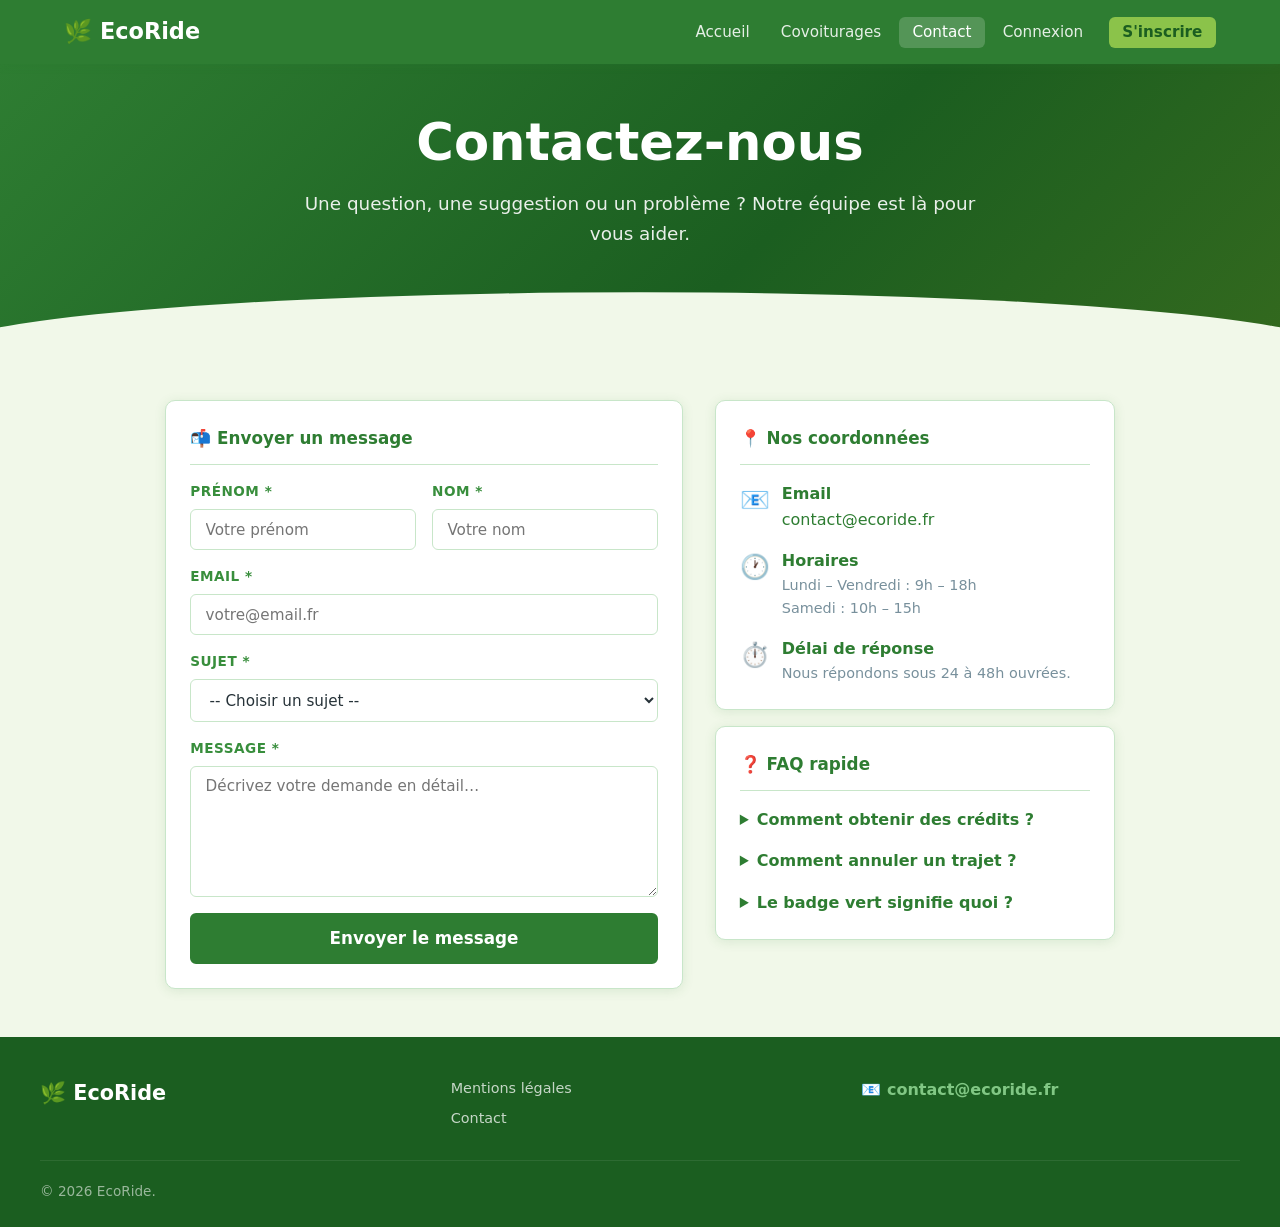
==== contact.html @ f8182942 "Initial commit — EcoRide plateforme de covoiturage (ECF TP-01280) - Front-end : HTML/CSS/JS (13 User" ====
<!DOCTYPE html>
<html lang="fr">
<head>
  <meta charset="UTF-8">
  <meta name="viewport" content="width=device-width, initial-scale=1.0">
  <title>Contact – EcoRide</title>
  <style>
:root{--primary:#2E7D32;--primary-light:#4CAF50;--primary-lighter:#81C784;--primary-pale:#C8E6C9;--accent:#8BC34A;--eco-badge:#00897B;--background:#F1F8E9;--surface:#FFFFFF;--surface-alt:#F9FBF7;--text-primary:#1B5E20;--text-secondary:#388E3C;--text-muted:#78909C;--text-dark:#263238;--error:#C62828;--border:#C8E6C9;--shadow:rgba(46,125,50,0.12);--shadow-md:rgba(46,125,50,0.20);--radius:10px;--radius-sm:6px;--radius-lg:16px;--transition:all 0.2s ease;--font:'Segoe UI',system-ui,-apple-system,sans-serif}
*,*::before,*::after{box-sizing:border-box;margin:0;padding:0}html{scroll-behavior:smooth;font-size:16px}body{font-family:var(--font);background:var(--background);color:var(--text-dark);line-height:1.6;min-height:100vh;display:flex;flex-direction:column}img{max-width:100%;height:auto;display:block}a{color:var(--primary);text-decoration:none;transition:var(--transition)}a:hover{color:var(--primary-light)}ul{list-style:none}button,input,select,textarea{font-family:inherit}
.site-header{background:var(--primary);box-shadow:0 2px 8px var(--shadow-md);position:sticky;top:0;z-index:1000}.nav-container{max-width:1200px;margin:0 auto;padding:0 1.5rem;display:flex;align-items:center;justify-content:space-between;height:64px}.nav-logo{display:flex;align-items:center;gap:.5rem;color:#fff;font-size:1.4rem;font-weight:700}.nav-links{display:flex;align-items:center;gap:.25rem}.nav-links a{color:rgba(255,255,255,.88);padding:.4rem .85rem;border-radius:var(--radius-sm);font-size:.95rem;font-weight:500;transition:var(--transition)}.nav-links a:hover,.nav-links a.active{color:#fff;background:rgba(255,255,255,.18)}.nav-links .btn-nav-primary{background:var(--accent);color:var(--text-primary);font-weight:600;margin-left:.5rem}.burger{display:none;flex-direction:column;gap:5px;cursor:pointer;padding:6px}.burger span{width:24px;height:2px;background:#fff;border-radius:2px}
.hero{background:linear-gradient(135deg,var(--primary) 0%,#1B5E20 60%,#33691E 100%);color:#fff;padding:5rem 1.5rem 6rem;text-align:center;position:relative;overflow:hidden}.hero-content{position:relative;max-width:700px;margin:0 auto}.hero h1{font-size:clamp(2rem,5vw,3.2rem);font-weight:800;line-height:1.2;margin-bottom:1rem}.hero p{font-size:1.15rem;opacity:.9;margin-bottom:2.5rem}.hero-wave{position:absolute;bottom:0;left:0;right:0;height:60px;background:var(--background);clip-path:ellipse(55% 100% at 50% 100%)}
.form-group{display:flex;flex-direction:column;gap:.4rem}.form-group label{font-size:.85rem;font-weight:600;color:var(--text-secondary);text-transform:uppercase;letter-spacing:.5px}.form-group input,.form-group select,.form-group textarea{padding:.65rem .9rem;border:1.5px solid var(--border);border-radius:var(--radius-sm);background:var(--surface);color:var(--text-dark);font-size:.95rem;transition:var(--transition)}.form-group input:focus,.form-group select:focus,.form-group textarea:focus{outline:none;border-color:var(--primary-light);box-shadow:0 0 0 3px rgba(76,175,80,.15)}.form-group textarea{resize:vertical;min-height:100px}.form-row{display:grid;grid-template-columns:1fr 1fr;gap:1rem}
.btn{display:inline-flex;align-items:center;justify-content:center;gap:.45rem;padding:.65rem 1.4rem;border-radius:var(--radius-sm);font-size:.95rem;font-weight:600;cursor:pointer;transition:var(--transition);border:2px solid transparent;white-space:nowrap;text-decoration:none}.btn-primary{background:var(--primary);color:#fff;border-color:var(--primary)}.btn-primary:hover{background:var(--primary-light);border-color:var(--primary-light);color:#fff}.btn-outline{background:transparent;color:var(--primary);border-color:var(--primary)}.btn-outline:hover{background:var(--primary);color:#fff}.btn-lg{padding:.85rem 2rem;font-size:1.05rem}
.card{background:var(--surface);border-radius:var(--radius);padding:1.5rem;box-shadow:0 2px 12px var(--shadow);border:1px solid var(--border);transition:var(--transition)}.card:hover{box-shadow:0 6px 24px var(--shadow-md);transform:translateY(-2px)}.card-header{display:flex;align-items:center;justify-content:space-between;margin-bottom:1rem;padding-bottom:.75rem;border-bottom:1px solid var(--border)}.card-header h3{color:var(--primary);font-size:1.05rem}
.container{max-width:1200px;margin:0 auto;padding:0 1.5rem}.section{padding:3rem 0}
.alert{padding:.85rem 1.25rem;border-radius:var(--radius-sm);font-size:.95rem;margin-bottom:1rem;display:flex;align-items:center;gap:.75rem}.alert-success{background:#E8F5E9;color:#1B5E20;border-left:4px solid var(--primary)}.alert-error{background:#FFEBEE;color:#B71C1C;border-left:4px solid var(--error)}
.site-footer{background:#1B5E20;color:rgba(255,255,255,.85);padding:2.5rem 1.5rem 1.5rem;margin-top:auto}.footer-content{max-width:1200px;margin:0 auto;display:grid;grid-template-columns:repeat(auto-fit,minmax(200px,1fr));gap:2rem}.footer-brand .logo{font-size:1.3rem;font-weight:700;color:#fff;margin-bottom:.5rem}.footer-col h4{color:var(--primary-lighter);font-size:.85rem;text-transform:uppercase;letter-spacing:1px;margin-bottom:.75rem}.footer-col a{display:block;color:rgba(255,255,255,.75);font-size:.9rem;margin-bottom:.4rem}.footer-col a:hover{color:#fff}.footer-col .contact-email{display:flex;align-items:center;gap:.5rem;color:var(--primary-lighter);font-weight:600}.footer-bottom{max-width:1200px;margin:1.5rem auto 0;padding-top:1.25rem;border-top:1px solid rgba(255,255,255,.12);display:flex;justify-content:space-between;align-items:center;font-size:.85rem;opacity:.65;flex-wrap:wrap;gap:.5rem}
.text-center{text-align:center}.text-muted{color:var(--text-muted)}.text-primary{color:var(--primary)}.hidden{display:none!important}.flex-between{display:flex;justify-content:space-between;align-items:center}.mb-1{margin-bottom:.5rem}.mb-2{margin-bottom:1rem}.mb-3{margin-bottom:1.5rem}.mt-1{margin-top:.5rem}.mt-2{margin-top:1rem}.w-full{width:100%}
@media(max-width:768px){.nav-links{display:none;position:absolute;top:64px;left:0;right:0;background:var(--primary);flex-direction:column;padding:1rem;gap:.25rem}.nav-links.open{display:flex}.nav-links a{width:100%;padding:.65rem 1rem}.burger{display:flex}.site-header{position:relative}}
  </style>
</head>
<body>

<header class="site-header">
  <nav class="nav-container">
    <a href="index.html" class="nav-logo"><span class="leaf-icon">🌿</span> EcoRide</a>
    <button class="burger" id="burger" aria-label="Menu" aria-expanded="false">
      <span></span><span></span><span></span>
    </button>
    <ul class="nav-links" id="navLinks">
      <li><a href="index.html">Accueil</a></li>
      <li><a href="search.html">Covoiturages</a></li>
      <li><a href="contact.html" class="active">Contact</a></li>
      <li id="navLogin"><a href="login.html">Connexion</a></li>
      <li id="navRegister"><a href="register.html" class="btn-nav-primary">S'inscrire</a></li>
    </ul>
  </nav>
</header>

<div class="hero" style="padding:3rem 1.5rem 4rem">
  <div class="hero-content">
    <h1>Contactez-nous</h1>
    <p>Une question, une suggestion ou un problème ? Notre équipe est là pour vous aider.</p>
  </div>
  <div class="hero-wave"></div>
</div>

<div class="container section">
  <div style="display:grid;grid-template-columns:1fr 400px;gap:2rem;align-items:start">

    <!-- Formulaire -->
    <div class="card">
      <div class="card-header"><h3>📬 Envoyer un message</h3></div>
      <div id="alertZone"></div>
      <form id="contactForm" style="display:flex;flex-direction:column;gap:1rem">
        <div class="form-row">
          <div class="form-group">
            <label for="firstName">Prénom *</label>
            <input type="text" id="firstName" name="firstName" required placeholder="Votre prénom">
          </div>
          <div class="form-group">
            <label for="lastName">Nom *</label>
            <input type="text" id="lastName" name="lastName" required placeholder="Votre nom">
          </div>
        </div>
        <div class="form-group">
          <label for="contactEmail">Email *</label>
          <input type="email" id="contactEmail" name="email" required placeholder="votre@email.fr">
        </div>
        <div class="form-group">
          <label for="subject">Sujet *</label>
          <select id="subject" name="subject" required>
            <option value="">-- Choisir un sujet --</option>
            <option value="reservation">Problème de réservation</option>
            <option value="account">Mon compte</option>
            <option value="driver">Problème avec un conducteur</option>
            <option value="payment">Crédits et paiements</option>
            <option value="other">Autre</option>
          </select>
        </div>
        <div class="form-group">
          <label for="message">Message *</label>
          <textarea id="message" name="message" required placeholder="Décrivez votre demande en détail…" rows="6"></textarea>
        </div>
        <button type="submit" class="btn btn-primary btn-lg">Envoyer le message</button>
      </form>
    </div>

    <!-- Infos contact -->
    <div>
      <div class="card mb-2">
        <div class="card-header"><h3>📍 Nos coordonnées</h3></div>
        <div style="display:flex;flex-direction:column;gap:1rem">
          <div style="display:flex;gap:.75rem;align-items:flex-start">
            <span style="font-size:1.5rem">📧</span>
            <div>
              <div style="font-weight:600;color:var(--primary)">Email</div>
              <a href="mailto:contact@ecoride.fr">contact@ecoride.fr</a>
            </div>
          </div>
          <div style="display:flex;gap:.75rem;align-items:flex-start">
            <span style="font-size:1.5rem">🕐</span>
            <div>
              <div style="font-weight:600;color:var(--primary)">Horaires</div>
              <div style="font-size:.9rem;color:var(--text-muted)">Lundi – Vendredi : 9h – 18h</div>
              <div style="font-size:.9rem;color:var(--text-muted)">Samedi : 10h – 15h</div>
            </div>
          </div>
          <div style="display:flex;gap:.75rem;align-items:flex-start">
            <span style="font-size:1.5rem">⏱️</span>
            <div>
              <div style="font-weight:600;color:var(--primary)">Délai de réponse</div>
              <div style="font-size:.9rem;color:var(--text-muted)">Nous répondons sous 24 à 48h ouvrées.</div>
            </div>
          </div>
        </div>
      </div>
      <div class="card">
        <div class="card-header"><h3>❓ FAQ rapide</h3></div>
        <div style="display:flex;flex-direction:column;gap:1rem">
          <details>
            <summary style="cursor:pointer;font-weight:600;color:var(--primary)">Comment obtenir des crédits ?</summary>
            <p style="margin-top:.5rem;font-size:.9rem;color:var(--text-muted)">Vous recevez 20 crédits à l'inscription. En tant que conducteur, vous gagnez des crédits à chaque trajet complété.</p>
          </details>
          <details>
            <summary style="cursor:pointer;font-weight:600;color:var(--primary)">Comment annuler un trajet ?</summary>
            <p style="margin-top:.5rem;font-size:.9rem;color:var(--text-muted)">Rendez-vous dans "Mes trajets" depuis votre espace personnel et cliquez sur "Annuler". Les passagers sont remboursés automatiquement.</p>
          </details>
          <details>
            <summary style="cursor:pointer;font-weight:600;color:var(--primary)">Le badge vert signifie quoi ?</summary>
            <p style="margin-top:.5rem;font-size:.9rem;color:var(--text-muted)">Le badge ⚡ "Voyage écologique" est attribué aux trajets effectués avec un véhicule 100% électrique.</p>
          </details>
        </div>
      </div>
    </div>
  </div>
</div>

<footer class="site-footer">
  <div class="footer-content">
    <div class="footer-brand"><div class="logo">🌿 EcoRide</div></div>
    <div class="footer-col">
      <a href="legal.html">Mentions légales</a>
      <a href="contact.html">Contact</a>
    </div>
    <div class="footer-col"><div class="contact-email">📧 contact@ecoride.fr</div></div>
  </div>
  <div class="footer-bottom"><span>© 2026 EcoRide.</span></div>
</footer>

<script src="js/main.js"></script>
<script>
document.getElementById('contactForm').addEventListener('submit', (e) => {
  e.preventDefault();
  const alertZone = document.getElementById('alertZone');
  // Simulation d'envoi (pas de backend mail configuré)
  EcoRide.showAlert(alertZone, 'success', 'Votre message a été envoyé ! Nous vous répondrons sous 24-48h.');
  e.target.reset();
});
</script>
</body>
</html>
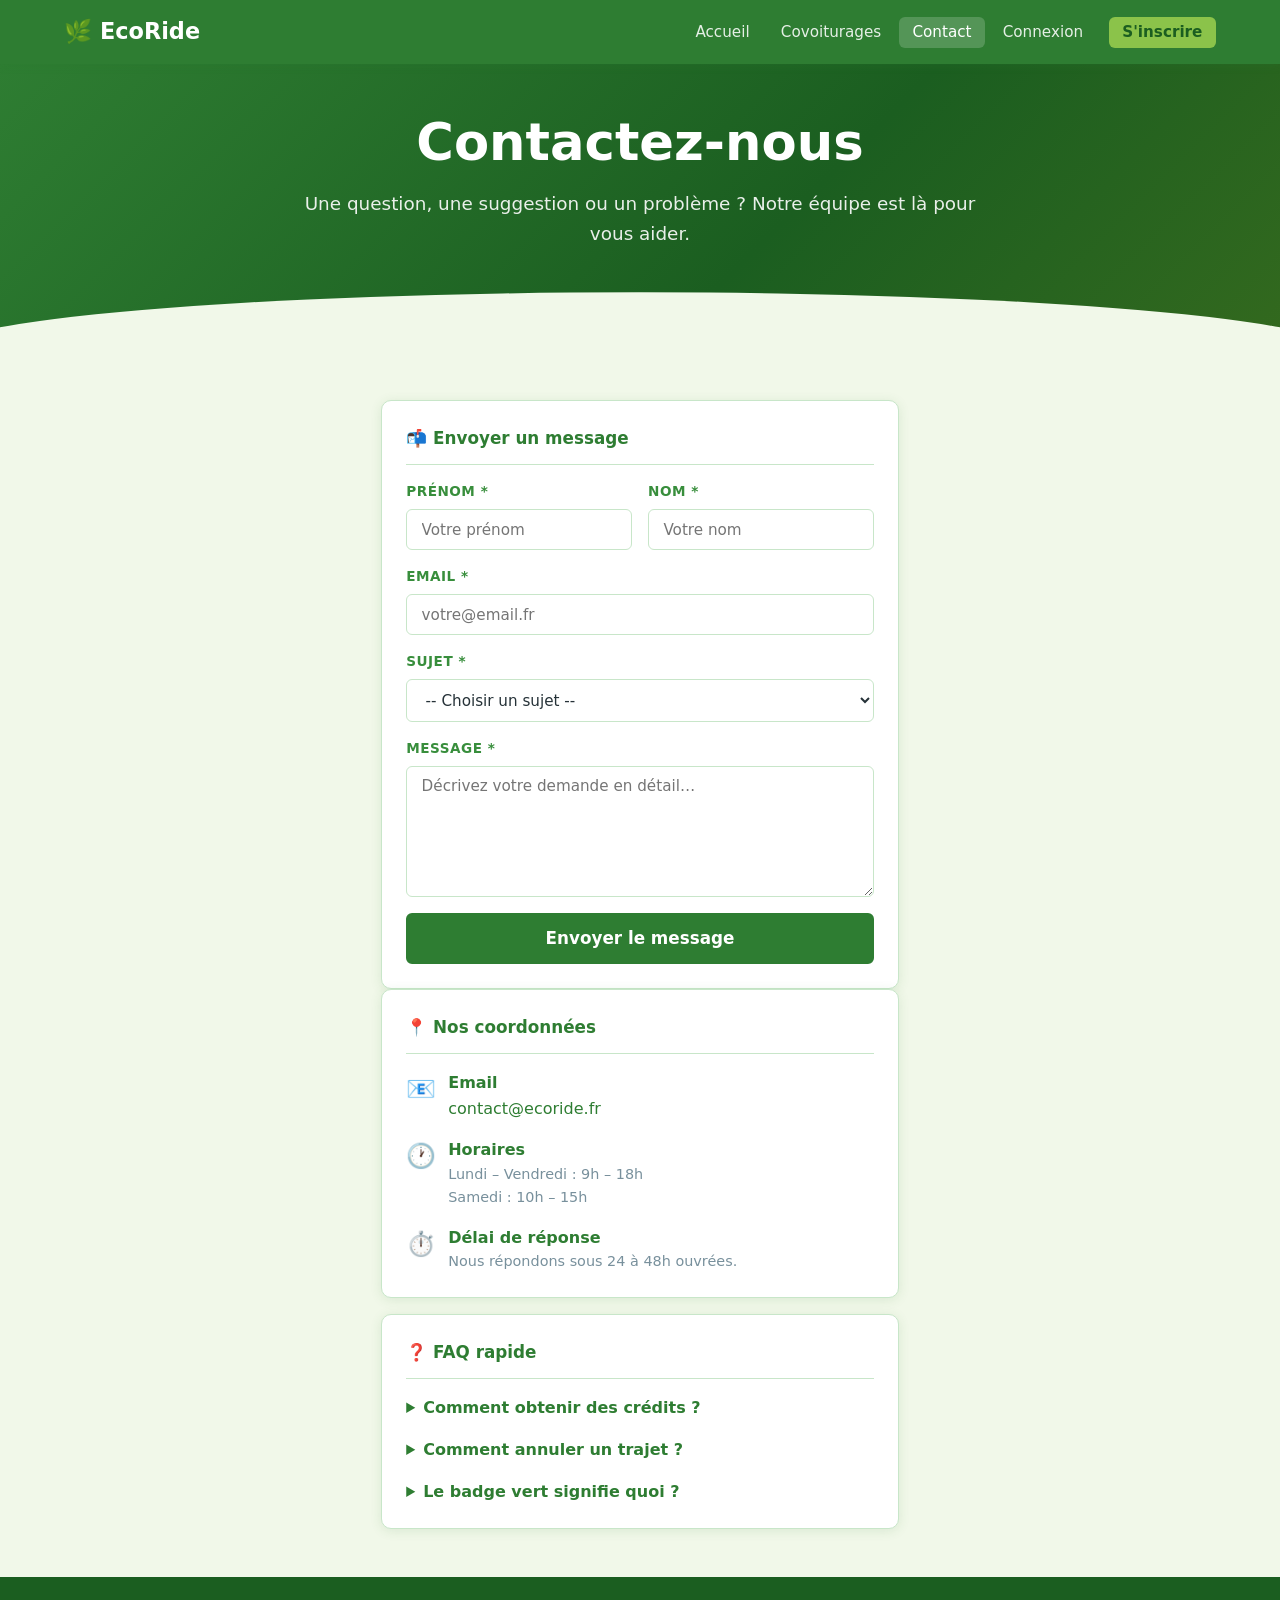
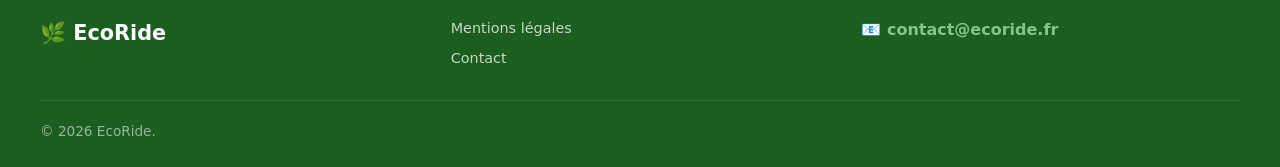
==== commit 78329161: "fix(front): prix en crédits, grilles adaptées au mobile, avatar par défaut - search.html et contact." ====
--- a/contact.html
+++ b/contact.html
@@ -46,7 +46,7 @@
 </div>
 
 <div class="container section">
-  <div style="display:grid;grid-template-columns:1fr 400px;gap:2rem;align-items:start">
+  <div class="contact-layout">
 
     <!-- Formulaire -->
     <div class="card">
